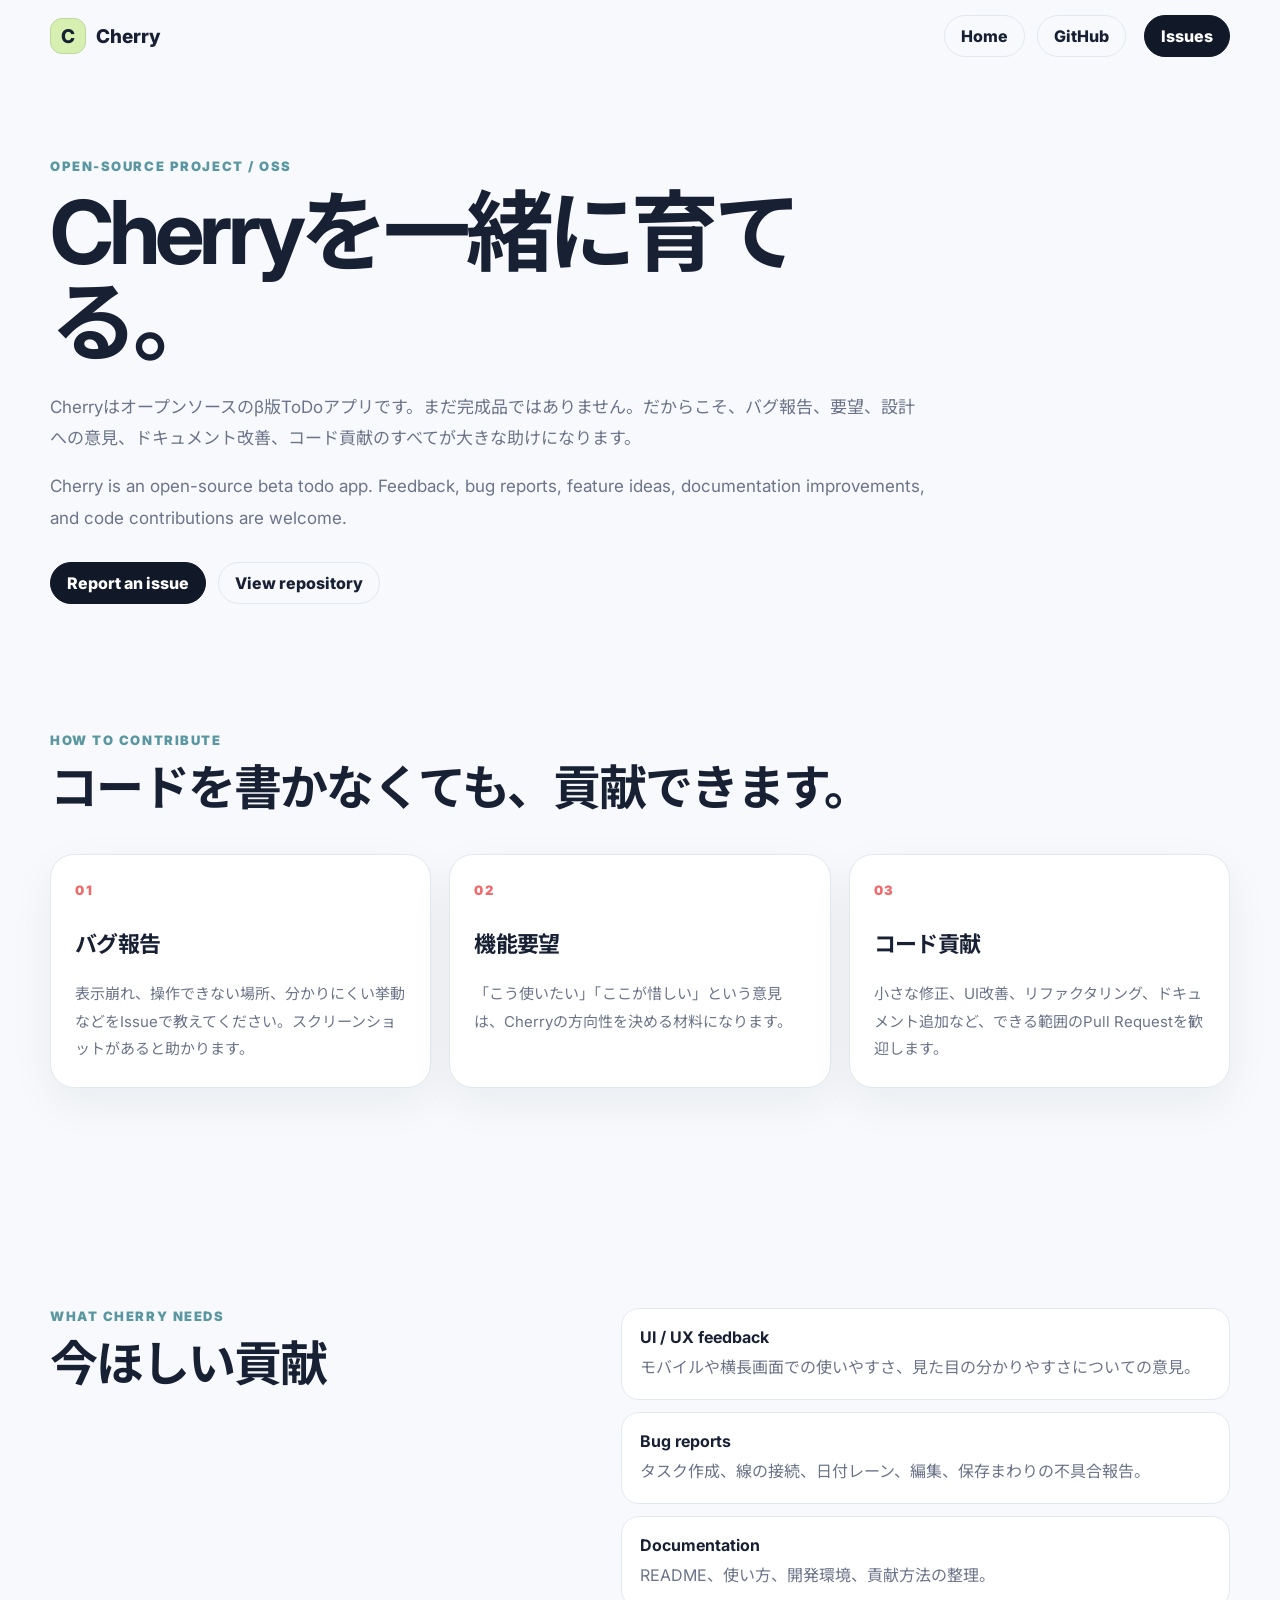
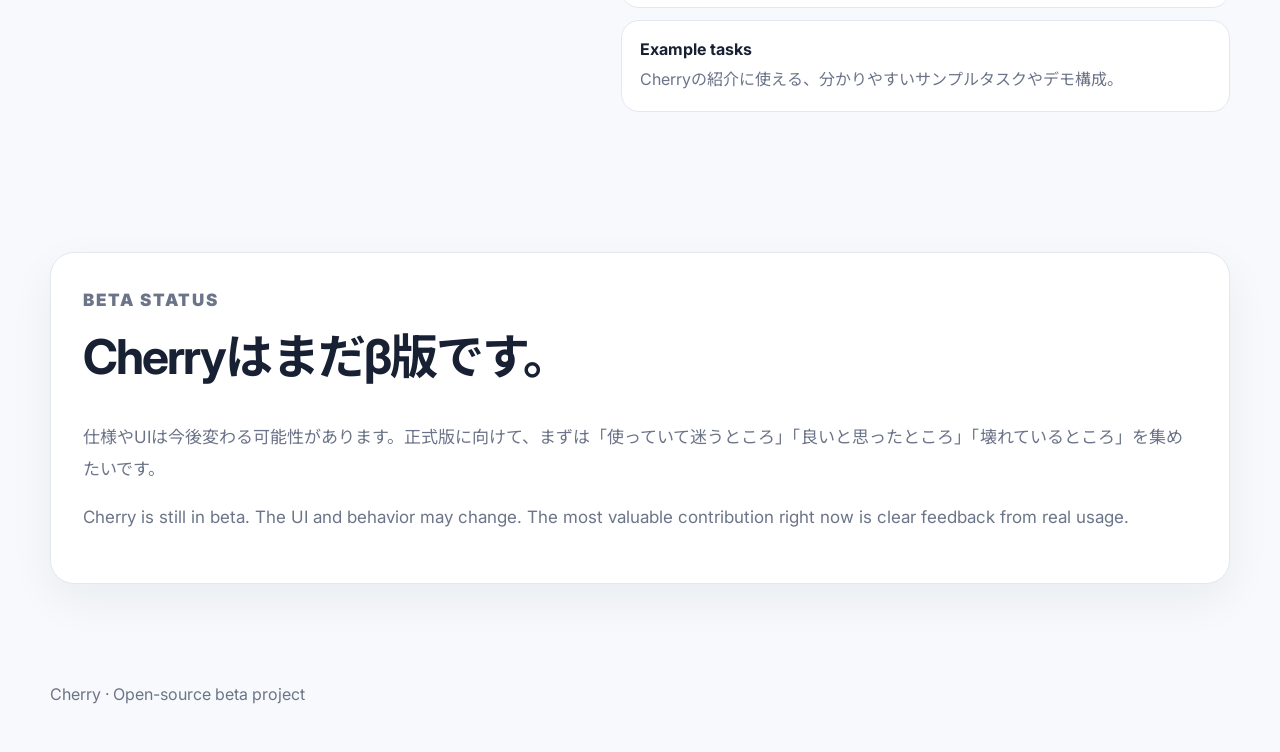
==== contribute.html @ b7956b7c "Add contribution page" ====
<!doctype html>
<html lang="ja">
  <head>
    <meta charset="utf-8" />
    <meta name="viewport" content="width=device-width, initial-scale=1" />
    <title>Contribute to Cherry</title>
    <meta name="description" content="Cherry is an open-source beta todo app. Learn how to contribute feedback, bug reports, ideas, documentation, and code." />
    <meta name="theme-color" content="#f7f9fc" />
    <link rel="preconnect" href="https://fonts.googleapis.com" />
    <link rel="preconnect" href="https://fonts.gstatic.com" crossorigin />
    <link href="https://fonts.googleapis.com/css2?family=Inter:wght@400;500;600;700;800&family=Noto+Sans+JP:wght@400;500;700;800&display=swap" rel="stylesheet" />
    <style>
      :root{--bg:#f7f9fc;--text:#182033;--muted:#6b7488;--line:#e2e8f0;--navy:#111827;--accent:#5a97a0;--cherry:#ef6b6b}*{box-sizing:border-box}html{scroll-behavior:smooth}body{margin:0;background:var(--bg);color:var(--text);font-family:Inter,"Noto Sans JP",system-ui,sans-serif}a{color:inherit;text-decoration:none}.header{display:flex;align-items:center;gap:18px;min-height:72px;width:min(1180px,calc(100% - 40px));margin:0 auto}.brand{display:flex;align-items:center;gap:10px;margin-right:auto;font-size:19px;font-weight:800}.logo{display:grid;place-items:center;width:36px;height:36px;border-radius:12px;background:#d7f0b2;border:1px solid #b9d99d;font-weight:800}.nav{display:flex;gap:12px}.nav a,.button{display:inline-flex;align-items:center;justify-content:center;min-height:42px;padding:0 16px;border-radius:999px;border:1px solid var(--line);font-weight:800}.button.primary{background:var(--navy);border-color:var(--navy);color:white}.page{width:min(1180px,calc(100% - 40px));margin:0 auto}.hero{padding:86px 0 58px;max-width:880px}.eyebrow{margin:0 0 14px;color:var(--accent);font-size:13px;font-weight:900;letter-spacing:.12em;text-transform:uppercase}h1,h2,h3,p{margin-top:0}h1{margin-bottom:24px;font-size:clamp(44px,8vw,88px);line-height:1.02;letter-spacing:-.06em}h2{font-size:clamp(30px,4vw,48px);line-height:1.08;letter-spacing:-.04em}h3{font-size:22px;letter-spacing:-.03em}.lead,.card p,.note p{color:var(--muted);line-height:1.85;font-size:17px}.actions{display:flex;flex-wrap:wrap;gap:12px;margin-top:28px}.grid{display:grid;grid-template-columns:repeat(3,1fr);gap:18px;margin:32px 0 80px}.card,.note{background:white;border:1px solid var(--line);border-radius:24px;box-shadow:0 16px 45px rgba(24,32,51,.06)}.card{padding:24px}.card span{display:inline-flex;margin-bottom:28px;color:var(--cherry);font-size:13px;font-weight:900;letter-spacing:.12em}.card p{font-size:15px;margin-bottom:0}.section{padding:70px 0}.note{padding:32px}.two{display:grid;grid-template-columns:minmax(0,.9fr) minmax(340px,1fr);gap:22px;align-items:start}.list{display:grid;gap:12px}.list div{padding:18px;border-radius:18px;background:white;border:1px solid var(--line)}.list strong{display:block;margin-bottom:6px}.list p{margin:0;color:var(--muted);line-height:1.75}.footer{width:min(1180px,calc(100% - 40px));margin:0 auto;padding:30px 0 48px;color:var(--muted)}@media(max-width:860px){.grid,.two{grid-template-columns:1fr}.hero{padding-top:54px}.nav{display:none}h1{font-size:clamp(42px,12vw,62px)}}
    </style>
  </head>
  <body>
    <header class="header">
      <a class="brand" href="./"><span class="logo">C</span><span>Cherry</span></a>
      <nav class="nav" aria-label="Navigation">
        <a href="./">Home</a>
        <a href="https://github.com/Fugu0141/Cherry-ToDo">GitHub</a>
      </nav>
      <a class="button primary" href="https://github.com/Fugu0141/Cherry-ToDo/issues">Issues</a>
    </header>

    <main class="page">
      <section class="hero">
        <p class="eyebrow">Open-source project / OSS</p>
        <h1>Cherryを一緒に育てる。</h1>
        <p class="lead">Cherryはオープンソースのβ版ToDoアプリです。まだ完成品ではありません。だからこそ、バグ報告、要望、設計への意見、ドキュメント改善、コード貢献のすべてが大きな助けになります。</p>
        <p class="lead">Cherry is an open-source beta todo app. Feedback, bug reports, feature ideas, documentation improvements, and code contributions are welcome.</p>
        <div class="actions">
          <a class="button primary" href="https://github.com/Fugu0141/Cherry-ToDo/issues">Report an issue</a>
          <a class="button" href="https://github.com/Fugu0141/Cherry-ToDo">View repository</a>
        </div>
      </section>

      <section class="section">
        <p class="eyebrow">How to contribute</p>
        <h2>コードを書かなくても、貢献できます。</h2>
        <div class="grid">
          <article class="card"><span>01</span><h3>バグ報告</h3><p>表示崩れ、操作できない場所、分かりにくい挙動などをIssueで教えてください。スクリーンショットがあると助かります。</p></article>
          <article class="card"><span>02</span><h3>機能要望</h3><p>「こう使いたい」「ここが惜しい」という意見は、Cherryの方向性を決める材料になります。</p></article>
          <article class="card"><span>03</span><h3>コード貢献</h3><p>小さな修正、UI改善、リファクタリング、ドキュメント追加など、できる範囲のPull Requestを歓迎します。</p></article>
        </div>
      </section>

      <section class="section two">
        <div>
          <p class="eyebrow">What Cherry needs</p>
          <h2>今ほしい貢献</h2>
        </div>
        <div class="list">
          <div><strong>UI / UX feedback</strong><p>モバイルや横長画面での使いやすさ、見た目の分かりやすさについての意見。</p></div>
          <div><strong>Bug reports</strong><p>タスク作成、線の接続、日付レーン、編集、保存まわりの不具合報告。</p></div>
          <div><strong>Documentation</strong><p>README、使い方、開発環境、貢献方法の整理。</p></div>
          <div><strong>Example tasks</strong><p>Cherryの紹介に使える、分かりやすいサンプルタスクやデモ構成。</p></div>
        </div>
      </section>

      <section class="section">
        <div class="note">
          <p class="eyebrow">Beta status</p>
          <h2>Cherryはまだβ版です。</h2>
          <p>仕様やUIは今後変わる可能性があります。正式版に向けて、まずは「使っていて迷うところ」「良いと思ったところ」「壊れているところ」を集めたいです。</p>
          <p>Cherry is still in beta. The UI and behavior may change. The most valuable contribution right now is clear feedback from real usage.</p>
        </div>
      </section>
    </main>

    <footer class="footer">Cherry · Open-source beta project</footer>
  </body>
</html>
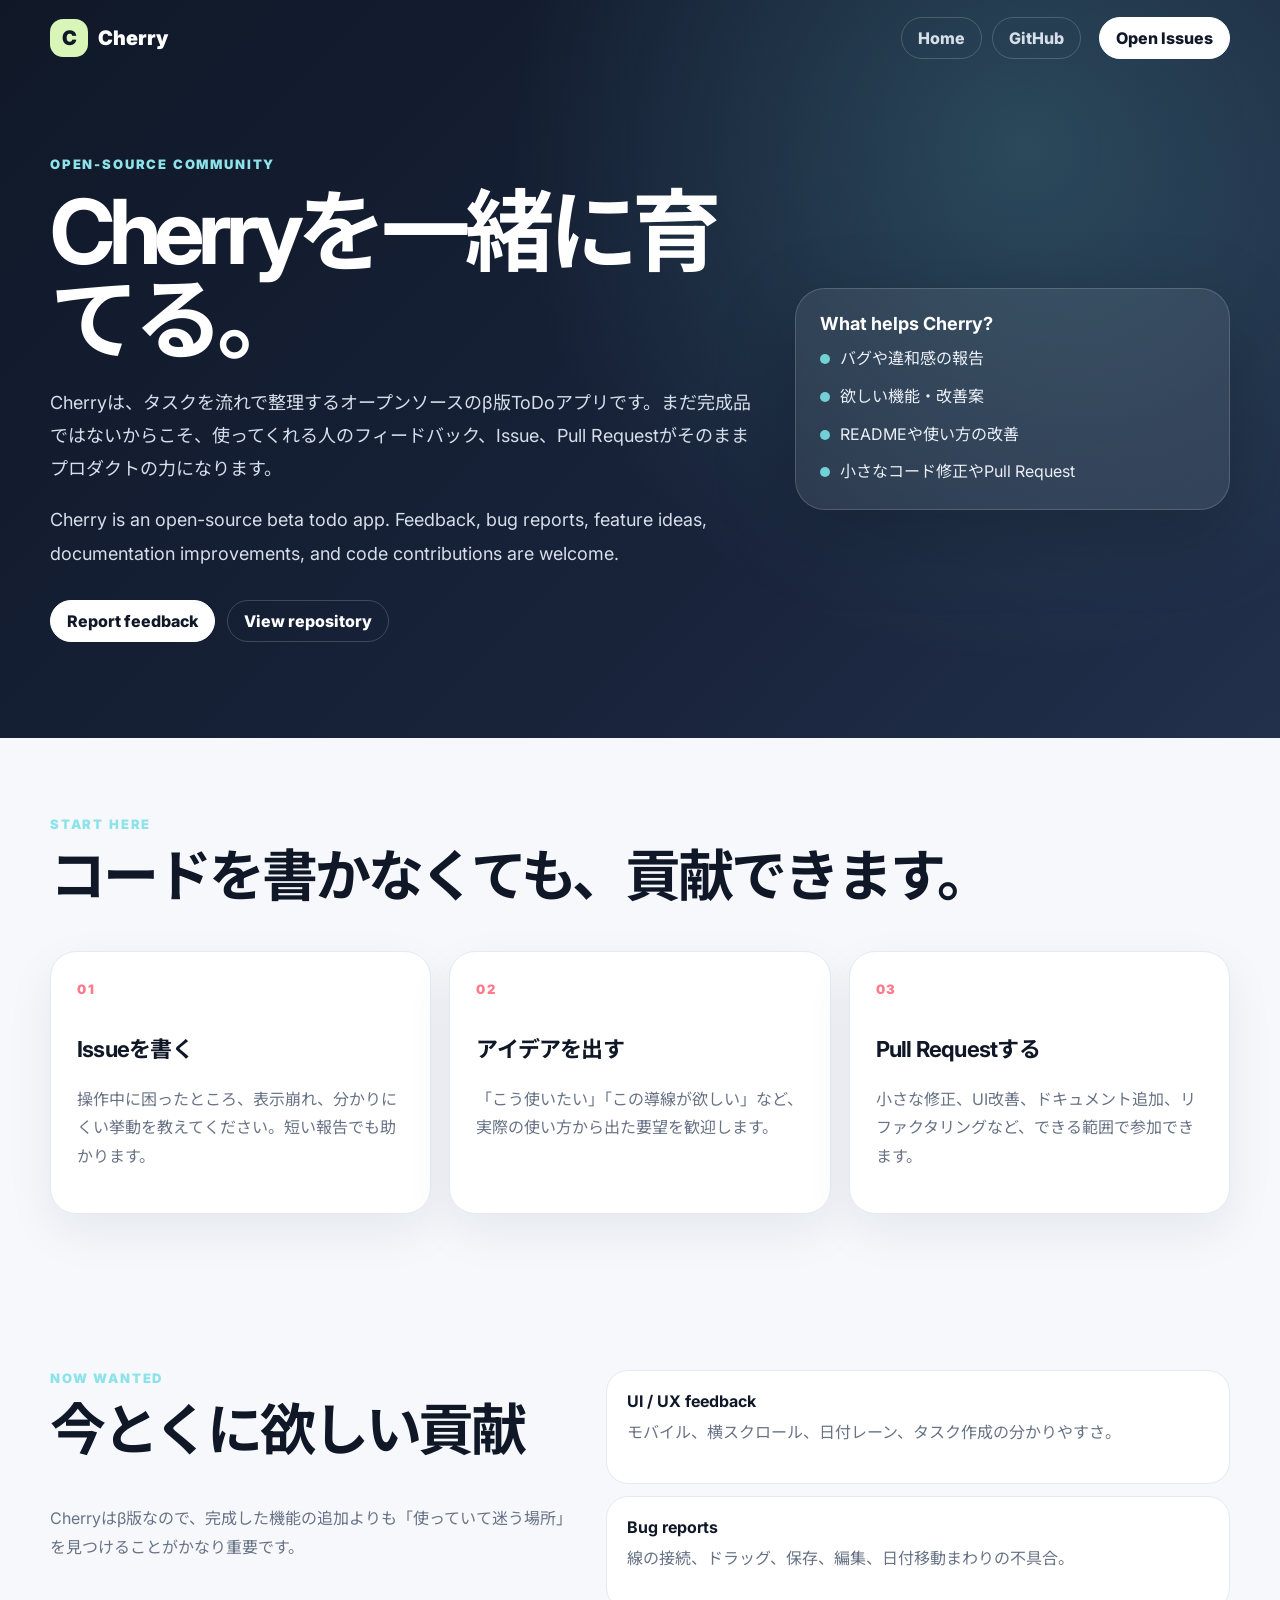
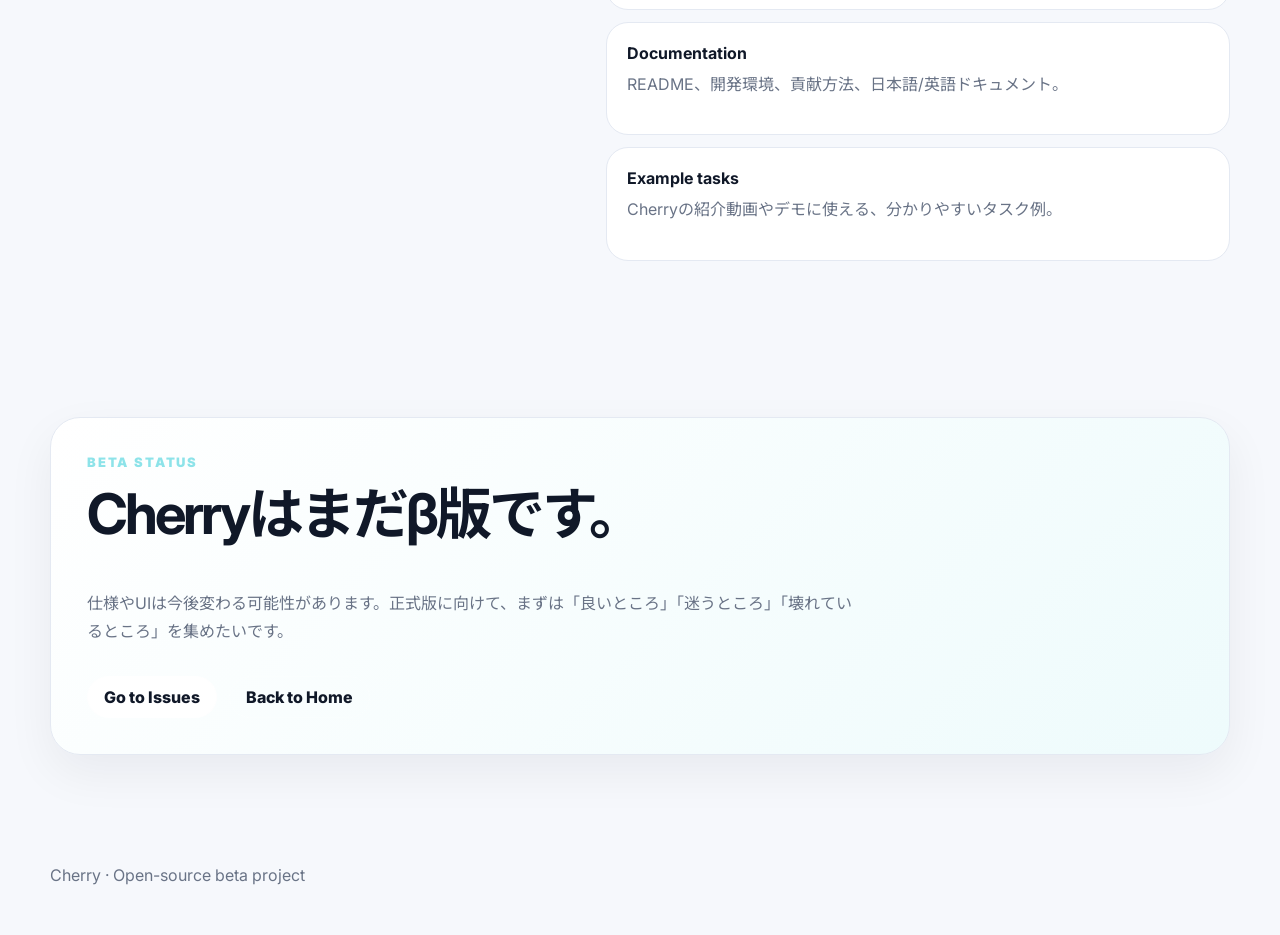
==== commit fb924307: "Redesign contribution page as community hub" ====
--- a/contribute.html
+++ b/contribute.html
@@ -4,66 +4,70 @@
     <meta charset="utf-8" />
     <meta name="viewport" content="width=device-width, initial-scale=1" />
     <title>Contribute to Cherry</title>
-    <meta name="description" content="Cherry is an open-source beta todo app. Learn how to contribute feedback, bug reports, ideas, documentation, and code." />
-    <meta name="theme-color" content="#f7f9fc" />
+    <meta name="description" content="Cherry is an open-source beta todo app. Contribute feedback, bug reports, ideas, documentation, and code." />
+    <meta name="theme-color" content="#101828" />
     <link rel="preconnect" href="https://fonts.googleapis.com" />
     <link rel="preconnect" href="https://fonts.gstatic.com" crossorigin />
-    <link href="https://fonts.googleapis.com/css2?family=Inter:wght@400;500;600;700;800&family=Noto+Sans+JP:wght@400;500;700;800&display=swap" rel="stylesheet" />
+    <link href="https://fonts.googleapis.com/css2?family=Inter:wght@400;500;600;700;800;900&family=Noto+Sans+JP:wght@400;500;700;800;900&display=swap" rel="stylesheet" />
     <style>
-      :root{--bg:#f7f9fc;--text:#182033;--muted:#6b7488;--line:#e2e8f0;--navy:#111827;--accent:#5a97a0;--cherry:#ef6b6b}*{box-sizing:border-box}html{scroll-behavior:smooth}body{margin:0;background:var(--bg);color:var(--text);font-family:Inter,"Noto Sans JP",system-ui,sans-serif}a{color:inherit;text-decoration:none}.header{display:flex;align-items:center;gap:18px;min-height:72px;width:min(1180px,calc(100% - 40px));margin:0 auto}.brand{display:flex;align-items:center;gap:10px;margin-right:auto;font-size:19px;font-weight:800}.logo{display:grid;place-items:center;width:36px;height:36px;border-radius:12px;background:#d7f0b2;border:1px solid #b9d99d;font-weight:800}.nav{display:flex;gap:12px}.nav a,.button{display:inline-flex;align-items:center;justify-content:center;min-height:42px;padding:0 16px;border-radius:999px;border:1px solid var(--line);font-weight:800}.button.primary{background:var(--navy);border-color:var(--navy);color:white}.page{width:min(1180px,calc(100% - 40px));margin:0 auto}.hero{padding:86px 0 58px;max-width:880px}.eyebrow{margin:0 0 14px;color:var(--accent);font-size:13px;font-weight:900;letter-spacing:.12em;text-transform:uppercase}h1,h2,h3,p{margin-top:0}h1{margin-bottom:24px;font-size:clamp(44px,8vw,88px);line-height:1.02;letter-spacing:-.06em}h2{font-size:clamp(30px,4vw,48px);line-height:1.08;letter-spacing:-.04em}h3{font-size:22px;letter-spacing:-.03em}.lead,.card p,.note p{color:var(--muted);line-height:1.85;font-size:17px}.actions{display:flex;flex-wrap:wrap;gap:12px;margin-top:28px}.grid{display:grid;grid-template-columns:repeat(3,1fr);gap:18px;margin:32px 0 80px}.card,.note{background:white;border:1px solid var(--line);border-radius:24px;box-shadow:0 16px 45px rgba(24,32,51,.06)}.card{padding:24px}.card span{display:inline-flex;margin-bottom:28px;color:var(--cherry);font-size:13px;font-weight:900;letter-spacing:.12em}.card p{font-size:15px;margin-bottom:0}.section{padding:70px 0}.note{padding:32px}.two{display:grid;grid-template-columns:minmax(0,.9fr) minmax(340px,1fr);gap:22px;align-items:start}.list{display:grid;gap:12px}.list div{padding:18px;border-radius:18px;background:white;border:1px solid var(--line)}.list strong{display:block;margin-bottom:6px}.list p{margin:0;color:var(--muted);line-height:1.75}.footer{width:min(1180px,calc(100% - 40px));margin:0 auto;padding:30px 0 48px;color:var(--muted)}@media(max-width:860px){.grid,.two{grid-template-columns:1fr}.hero{padding-top:54px}.nav{display:none}h1{font-size:clamp(42px,12vw,62px)}}
+      :root{--ink:#101828;--ink2:#172033;--paper:#f6f8fc;--card:#fff;--muted:#697386;--line:#e4e9f2;--mint:#d9f5b8;--cyan:#71d1d7;--pink:#ff7a8a;--yellow:#fff2a8}*{box-sizing:border-box}body{margin:0;background:var(--paper);color:var(--ink);font-family:Inter,"Noto Sans JP",system-ui,sans-serif}a{color:inherit;text-decoration:none}.top{background:radial-gradient(circle at 80% 20%,rgba(113,209,215,.22),transparent 32rem),linear-gradient(135deg,#101828,#18233a 62%,#22304c);color:#fff}.nav{display:flex;align-items:center;gap:18px;min-height:76px;width:min(1180px,calc(100% - 40px));margin:0 auto}.brand{display:flex;align-items:center;gap:10px;margin-right:auto;font-weight:900;font-size:20px}.logo{display:grid;place-items:center;width:38px;height:38px;border-radius:13px;background:var(--mint);color:#101828;font-weight:900}.navlinks{display:flex;gap:10px}.navlinks a,.btn{display:inline-flex;align-items:center;justify-content:center;min-height:42px;padding:0 16px;border-radius:999px;font-weight:800;border:1px solid rgba(255,255,255,.18)}.navlinks a{color:#d6deea}.btn.light{background:#fff;color:#101828;border-color:#fff}.hero{width:min(1180px,calc(100% - 40px));margin:0 auto;padding:80px 0 96px;display:grid;grid-template-columns:minmax(0,1fr) minmax(320px,.62fr);gap:44px;align-items:center}.eyebrow{margin:0 0 16px;color:#8de3e9;font-size:13px;font-weight:900;letter-spacing:.14em;text-transform:uppercase}h1,h2,h3,p{margin-top:0}h1{margin-bottom:22px;font-size:clamp(46px,7vw,92px);line-height:.98;letter-spacing:-.07em}h2{font-size:clamp(32px,4.5vw,56px);line-height:1;letter-spacing:-.055em}h3{font-size:22px;letter-spacing:-.035em}.lead{max-width:760px;color:#d6deea;font-size:18px;line-height:1.85}.actions{display:flex;flex-wrap:wrap;gap:12px;margin-top:30px}.hub-card{background:rgba(255,255,255,.08);border:1px solid rgba(255,255,255,.16);border-radius:30px;padding:24px;box-shadow:0 24px 80px rgba(0,0,0,.22)}.hub-card strong{display:block;margin-bottom:12px;font-size:18px}.hub-card ul{display:grid;gap:12px;margin:0;padding:0;list-style:none}.hub-card li{display:flex;gap:10px;color:#e9eef7;line-height:1.6}.dot{width:10px;height:10px;border-radius:50%;background:var(--cyan);margin-top:8px;flex:0 0 auto}.wrap{width:min(1180px,calc(100% - 40px));margin:0 auto}.section{padding:78px 0}.cards{display:grid;grid-template-columns:repeat(3,1fr);gap:18px;margin-top:28px}.card{background:var(--card);border:1px solid var(--line);border-radius:26px;padding:26px;box-shadow:0 18px 48px rgba(16,24,40,.07)}.num{display:inline-flex;margin-bottom:34px;color:var(--pink);font-size:13px;font-weight:900;letter-spacing:.14em}.card p,.text,.list p{color:var(--muted);line-height:1.8}.split{display:grid;grid-template-columns:minmax(0,.85fr) minmax(360px,1fr);gap:26px;align-items:start}.list{display:grid;gap:12px}.item{padding:20px;border-radius:22px;background:#fff;border:1px solid var(--line)}.item strong{display:block;margin-bottom:7px}.banner{padding:36px;border-radius:30px;background:linear-gradient(135deg,#fff,#eefbfc);border:1px solid var(--line);box-shadow:0 18px 48px rgba(16,24,40,.06)}.banner p{max-width:780px}.footer{width:min(1180px,calc(100% - 40px));margin:0 auto;padding:32px 0 50px;color:var(--muted)}@media(max-width:900px){.hero,.split,.cards{grid-template-columns:1fr}.hero{padding:54px 0 72px}.navlinks{display:none}h1{font-size:clamp(44px,12vw,66px)}}
     </style>
   </head>
   <body>
-    <header class="header">
-      <a class="brand" href="./"><span class="logo">C</span><span>Cherry</span></a>
-      <nav class="nav" aria-label="Navigation">
-        <a href="./">Home</a>
-        <a href="https://github.com/Fugu0141/Cherry-ToDo">GitHub</a>
-      </nav>
-      <a class="button primary" href="https://github.com/Fugu0141/Cherry-ToDo/issues">Issues</a>
-    </header>
+    <div class="top">
+      <header class="nav">
+        <a class="brand" href="./"><span class="logo">C</span><span>Cherry</span></a>
+        <nav class="navlinks" aria-label="Navigation"><a href="./">Home</a><a href="https://github.com/Fugu0141/Cherry-ToDo">GitHub</a></nav>
+        <a class="btn light" href="https://github.com/Fugu0141/Cherry-ToDo/issues">Open Issues</a>
+      </header>
 
-    <main class="page">
       <section class="hero">
-        <p class="eyebrow">Open-source project / OSS</p>
-        <h1>Cherryを一緒に育てる。</h1>
-        <p class="lead">Cherryはオープンソースのβ版ToDoアプリです。まだ完成品ではありません。だからこそ、バグ報告、要望、設計への意見、ドキュメント改善、コード貢献のすべてが大きな助けになります。</p>
-        <p class="lead">Cherry is an open-source beta todo app. Feedback, bug reports, feature ideas, documentation improvements, and code contributions are welcome.</p>
-        <div class="actions">
-          <a class="button primary" href="https://github.com/Fugu0141/Cherry-ToDo/issues">Report an issue</a>
-          <a class="button" href="https://github.com/Fugu0141/Cherry-ToDo">View repository</a>
+        <div>
+          <p class="eyebrow">Open-source community</p>
+          <h1>Cherryを一緒に育てる。</h1>
+          <p class="lead">Cherryは、タスクを流れで整理するオープンソースのβ版ToDoアプリです。まだ完成品ではないからこそ、使ってくれる人のフィードバック、Issue、Pull Requestがそのままプロダクトの力になります。</p>
+          <p class="lead">Cherry is an open-source beta todo app. Feedback, bug reports, feature ideas, documentation improvements, and code contributions are welcome.</p>
+          <div class="actions"><a class="btn light" href="https://github.com/Fugu0141/Cherry-ToDo/issues">Report feedback</a><a class="btn" href="https://github.com/Fugu0141/Cherry-ToDo">View repository</a></div>
+        </div>
+        <aside class="hub-card" aria-label="Contribution summary">
+          <strong>What helps Cherry?</strong>
+          <ul>
+            <li><span class="dot"></span><span>バグや違和感の報告</span></li>
+            <li><span class="dot"></span><span>欲しい機能・改善案</span></li>
+            <li><span class="dot"></span><span>READMEや使い方の改善</span></li>
+            <li><span class="dot"></span><span>小さなコード修正やPull Request</span></li>
+          </ul>
+        </aside>
+      </section>
+    </div>
+
+    <main class="wrap">
+      <section class="section">
+        <p class="eyebrow">Start here</p>
+        <h2>コードを書かなくても、貢献できます。</h2>
+        <div class="cards">
+          <article class="card"><span class="num">01</span><h3>Issueを書く</h3><p>操作中に困ったところ、表示崩れ、分かりにくい挙動を教えてください。短い報告でも助かります。</p></article>
+          <article class="card"><span class="num">02</span><h3>アイデアを出す</h3><p>「こう使いたい」「この導線が欲しい」など、実際の使い方から出た要望を歓迎します。</p></article>
+          <article class="card"><span class="num">03</span><h3>Pull Requestする</h3><p>小さな修正、UI改善、ドキュメント追加、リファクタリングなど、できる範囲で参加できます。</p></article>
+        </div>
+      </section>
+
+      <section class="section split">
+        <div><p class="eyebrow">Now wanted</p><h2>今とくに欲しい貢献</h2><p class="text">Cherryはβ版なので、完成した機能の追加よりも「使っていて迷う場所」を見つけることがかなり重要です。</p></div>
+        <div class="list">
+          <div class="item"><strong>UI / UX feedback</strong><p>モバイル、横スクロール、日付レーン、タスク作成の分かりやすさ。</p></div>
+          <div class="item"><strong>Bug reports</strong><p>線の接続、ドラッグ、保存、編集、日付移動まわりの不具合。</p></div>
+          <div class="item"><strong>Documentation</strong><p>README、開発環境、貢献方法、日本語/英語ドキュメント。</p></div>
+          <div class="item"><strong>Example tasks</strong><p>Cherryの紹介動画やデモに使える、分かりやすいタスク例。</p></div>
         </div>
       </section>
 
       <section class="section">
-        <p class="eyebrow">How to contribute</p>
-        <h2>コードを書かなくても、貢献できます。</h2>
-        <div class="grid">
-          <article class="card"><span>01</span><h3>バグ報告</h3><p>表示崩れ、操作できない場所、分かりにくい挙動などをIssueで教えてください。スクリーンショットがあると助かります。</p></article>
-          <article class="card"><span>02</span><h3>機能要望</h3><p>「こう使いたい」「ここが惜しい」という意見は、Cherryの方向性を決める材料になります。</p></article>
-          <article class="card"><span>03</span><h3>コード貢献</h3><p>小さな修正、UI改善、リファクタリング、ドキュメント追加など、できる範囲のPull Requestを歓迎します。</p></article>
-        </div>
-      </section>
-
-      <section class="section two">
-        <div>
-          <p class="eyebrow">What Cherry needs</p>
-          <h2>今ほしい貢献</h2>
-        </div>
-        <div class="list">
-          <div><strong>UI / UX feedback</strong><p>モバイルや横長画面での使いやすさ、見た目の分かりやすさについての意見。</p></div>
-          <div><strong>Bug reports</strong><p>タスク作成、線の接続、日付レーン、編集、保存まわりの不具合報告。</p></div>
-          <div><strong>Documentation</strong><p>README、使い方、開発環境、貢献方法の整理。</p></div>
-          <div><strong>Example tasks</strong><p>Cherryの紹介に使える、分かりやすいサンプルタスクやデモ構成。</p></div>
-        </div>
-      </section>
-
-      <section class="section">
-        <div class="note">
+        <div class="banner">
           <p class="eyebrow">Beta status</p>
           <h2>Cherryはまだβ版です。</h2>
-          <p>仕様やUIは今後変わる可能性があります。正式版に向けて、まずは「使っていて迷うところ」「良いと思ったところ」「壊れているところ」を集めたいです。</p>
-          <p>Cherry is still in beta. The UI and behavior may change. The most valuable contribution right now is clear feedback from real usage.</p>
+          <p class="text">仕様やUIは今後変わる可能性があります。正式版に向けて、まずは「良いところ」「迷うところ」「壊れているところ」を集めたいです。</p>
+          <div class="actions"><a class="btn light" href="https://github.com/Fugu0141/Cherry-ToDo/issues">Go to Issues</a><a class="btn" href="./">Back to Home</a></div>
         </div>
       </section>
     </main>
